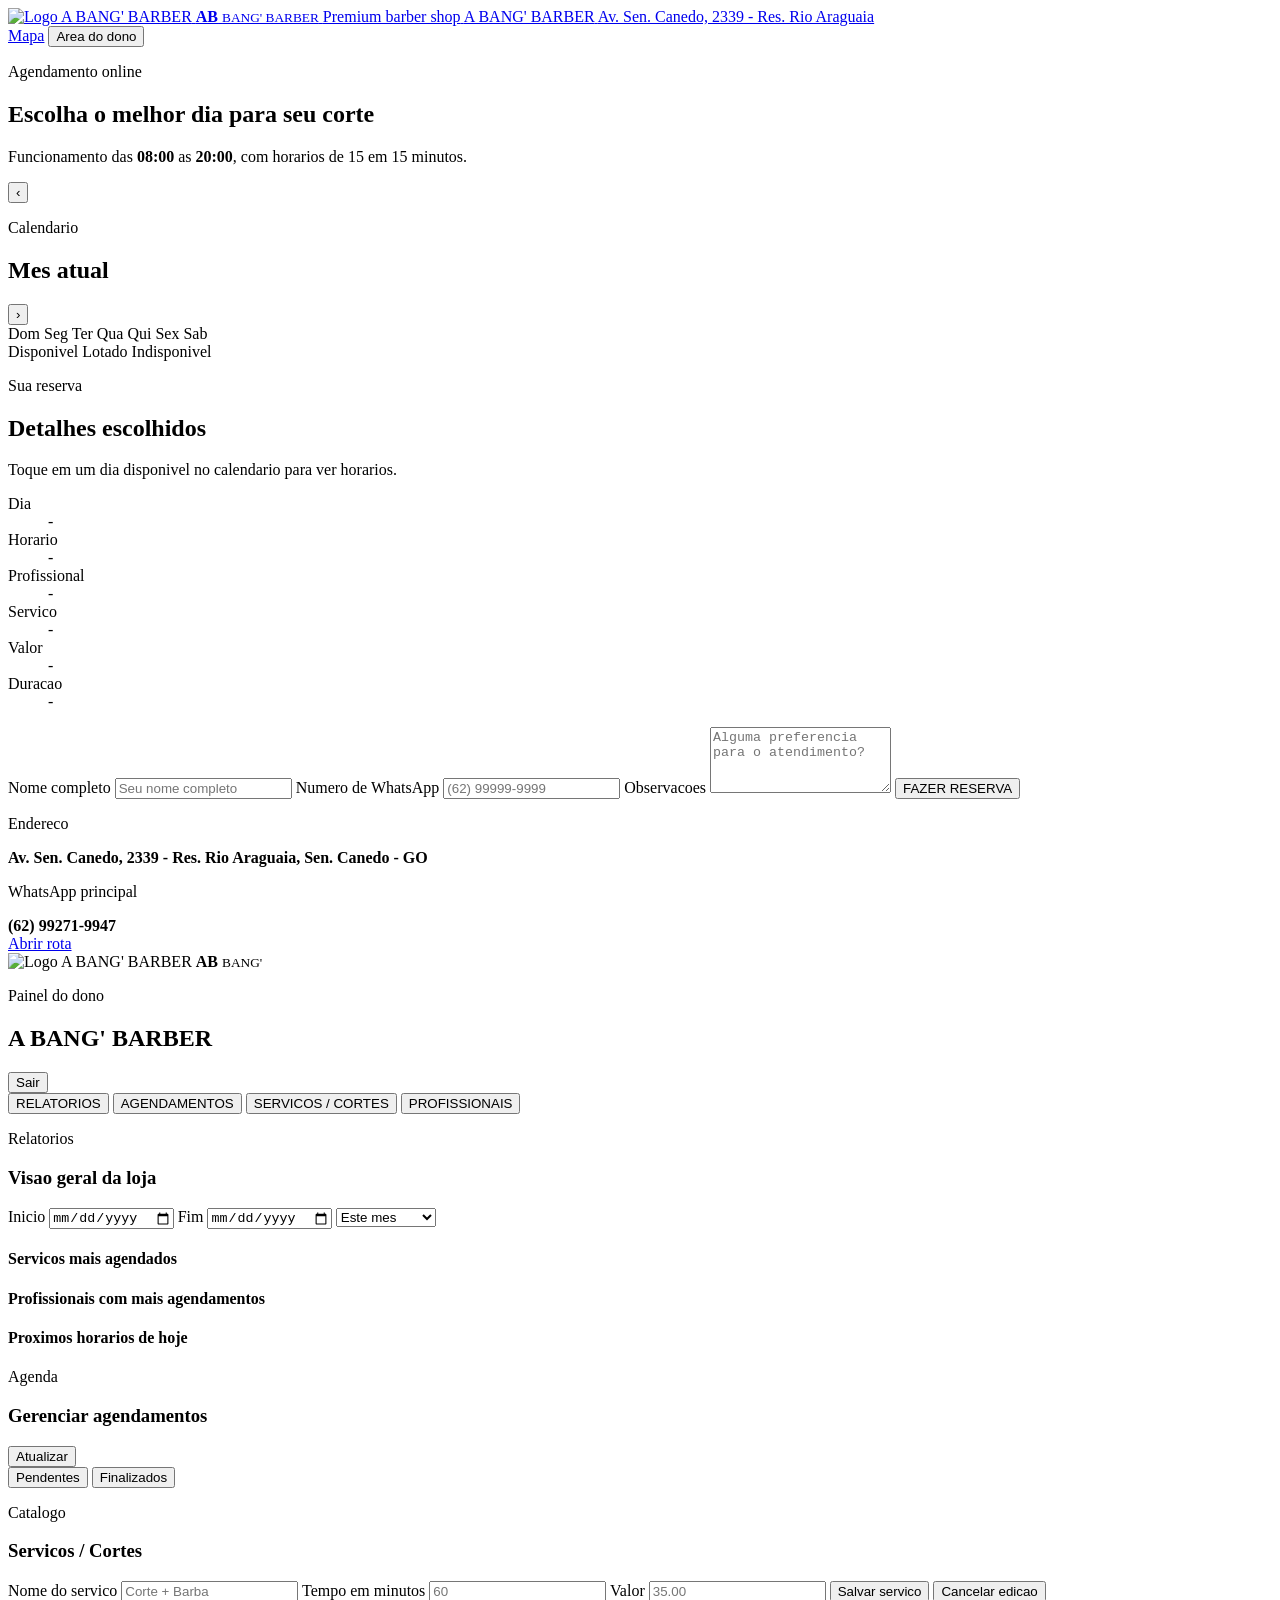
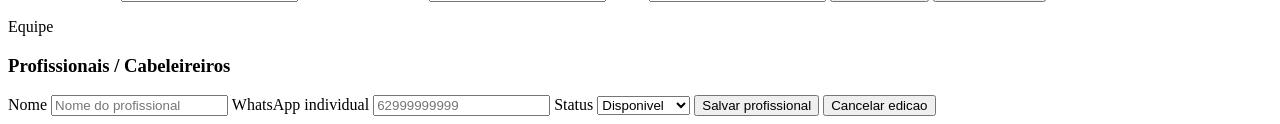
==== index.html @ 02856314 "Add files via upload" ====
<!DOCTYPE html>
<html lang="pt-BR">
  <head>
    <meta charset="UTF-8" />
    <meta name="viewport" content="width=device-width, initial-scale=1.0" />
    <title>A BANG' BARBER | Agendamentos</title>
    <meta
      name="description"
      content="Agende seu horario na A BANG' BARBER em Sen. Canedo - GO."
    />
    <link rel="stylesheet" href="style.css" />
  </head>
  <body>
    <div class="app-shell">
      <header class="topbar">
        <a class="brand" href="#cliente" aria-label="A BANG' BARBER">
          <span class="logo-frame">
            <img
              class="logo-img"
              src="logo.png"
              alt="Logo A BANG' BARBER"
              data-logo-img
            />
            <span class="logo-fallback" data-logo-fallback>
              <strong>AB</strong>
              <small>BANG' BARBER</small>
            </span>
          </span>
          <span class="brand-copy">
            <span class="brand-kicker">Premium barber shop</span>
            <span class="brand-name">A BANG' BARBER</span>
            <span class="brand-address"
              >Av. Sen. Canedo, 2339 - Res. Rio Araguaia</span
            >
          </span>
        </a>

        <nav class="top-actions" aria-label="Atalhos principais">
          <a
            class="ghost-link"
            href="https://maps.app.goo.gl/sZcurn4C1Aouc3396"
            target="_blank"
            rel="noreferrer"
            >Mapa</a
          >
          <button class="admin-entry" type="button" id="openLoginBtn">
            Area do dono
          </button>
        </nav>
      </header>

      <main id="cliente" class="client-view">
        <section class="calendar-section" aria-labelledby="calendarTitle">
          <div class="section-heading">
            <div>
              <p class="eyebrow">Agendamento online</p>
              <h1 id="calendarTitle">Escolha o melhor dia para seu corte</h1>
            </div>
            <p>
              Funcionamento das <strong>08:00</strong> as
              <strong>20:00</strong>, com horarios de 15 em 15 minutos.
            </p>
          </div>

          <div class="booking-grid">
            <section class="calendar-card" aria-label="Calendario mensal">
              <div class="calendar-toolbar">
                <button
                  class="icon-button"
                  type="button"
                  id="prevMonthBtn"
                  aria-label="Mes anterior"
                  title="Mes anterior"
                >
                  ‹
                </button>
                <div>
                  <p class="micro-label">Calendario</p>
                  <h2 id="monthLabel">Mes atual</h2>
                </div>
                <button
                  class="icon-button"
                  type="button"
                  id="nextMonthBtn"
                  aria-label="Proximo mes"
                  title="Proximo mes"
                >
                  ›
                </button>
              </div>

              <div class="weekdays" aria-hidden="true">
                <span>Dom</span>
                <span>Seg</span>
                <span>Ter</span>
                <span>Qua</span>
                <span>Qui</span>
                <span>Sex</span>
                <span>Sab</span>
              </div>

              <div class="calendar-grid" id="calendarGrid"></div>

              <div class="calendar-legend" aria-label="Legenda do calendario">
                <span><i class="legend-dot available"></i> Disponivel</span>
                <span><i class="legend-dot full"></i> Lotado</span>
                <span><i class="legend-dot past"></i> Indisponivel</span>
              </div>
            </section>

            <aside class="booking-panel" aria-label="Resumo da reserva">
              <div class="panel-header">
                <p class="eyebrow">Sua reserva</p>
                <h2>Detalhes escolhidos</h2>
              </div>

              <div class="selection-empty" id="selectionEmpty">
                <span class="blade-mark" aria-hidden="true"></span>
                <p>Toque em um dia disponivel no calendario para ver horarios.</p>
              </div>

              <div class="selection-summary hidden" id="selectionSummary">
                <dl>
                  <div>
                    <dt>Dia</dt>
                    <dd id="summaryDate">-</dd>
                  </div>
                  <div>
                    <dt>Horario</dt>
                    <dd id="summaryTime">-</dd>
                  </div>
                  <div>
                    <dt>Profissional</dt>
                    <dd id="summaryProfessional">-</dd>
                  </div>
                  <div>
                    <dt>Servico</dt>
                    <dd id="summaryService">-</dd>
                  </div>
                  <div>
                    <dt>Valor</dt>
                    <dd id="summaryPrice">-</dd>
                  </div>
                  <div>
                    <dt>Duracao</dt>
                    <dd id="summaryDuration">-</dd>
                  </div>
                </dl>
              </div>

              <form class="client-form" id="clientForm">
                <label>
                  Nome completo
                  <input
                    type="text"
                    id="clientName"
                    autocomplete="name"
                    placeholder="Seu nome completo"
                    required
                  />
                </label>
                <label>
                  Numero de WhatsApp
                  <input
                    type="tel"
                    id="clientPhone"
                    autocomplete="tel"
                    placeholder="(62) 99999-9999"
                    required
                  />
                </label>
                <label>
                  Observacoes
                  <textarea
                    id="clientNotes"
                    rows="4"
                    placeholder="Alguma preferencia para o atendimento?"
                  ></textarea>
                </label>

                <button class="primary-button barber-button" type="submit">
                  FAZER RESERVA
                </button>
              </form>
            </aside>
          </div>
        </section>

        <section class="client-info-band" aria-label="Informacoes da barbearia">
          <div>
            <p class="micro-label">Endereco</p>
            <strong
              >Av. Sen. Canedo, 2339 - Res. Rio Araguaia, Sen. Canedo -
              GO</strong
            >
          </div>
          <div>
            <p class="micro-label">WhatsApp principal</p>
            <strong>(62) 99271-9947</strong>
          </div>
          <a
            class="outline-button"
            href="https://maps.app.goo.gl/sZcurn4C1Aouc3396"
            target="_blank"
            rel="noreferrer"
            >Abrir rota</a
          >
        </section>
      </main>

      <section class="admin-panel hidden" id="adminPanel" aria-label="Painel administrativo">
        <div class="admin-hero">
          <div class="admin-brand">
            <span class="logo-frame small">
              <img
                class="logo-img"
                src="logo.png"
                alt="Logo A BANG' BARBER"
                data-logo-img
              />
              <span class="logo-fallback" data-logo-fallback>
                <strong>AB</strong>
                <small>BANG'</small>
              </span>
            </span>
            <div>
              <p class="eyebrow">Painel do dono</p>
              <h2>A BANG' BARBER</h2>
            </div>
          </div>
          <button class="ghost-button" type="button" id="logoutBtn">Sair</button>
        </div>

        <div class="admin-tabs" role="tablist" aria-label="Abas administrativas">
          <button class="tab-button active" type="button" data-admin-tab="reports">
            RELATORIOS
          </button>
          <button class="tab-button" type="button" data-admin-tab="appointments">
            AGENDAMENTOS
          </button>
          <button class="tab-button" type="button" data-admin-tab="services">
            SERVICOS / CORTES
          </button>
          <button class="tab-button" type="button" data-admin-tab="professionals">
            PROFISSIONAIS
          </button>
        </div>

        <div class="admin-content">
          <section class="admin-section active" id="admin-reports">
            <div class="admin-section-heading">
              <div>
                <p class="eyebrow">Relatorios</p>
                <h3>Visao geral da loja</h3>
              </div>
              <div class="filters">
                <label>
                  Inicio
                  <input type="date" id="reportStart" />
                </label>
                <label>
                  Fim
                  <input type="date" id="reportEnd" />
                </label>
                <select id="reportPeriod" aria-label="Periodo do relatorio">
                  <option value="today">Hoje</option>
                  <option value="week">Esta semana</option>
                  <option value="month" selected>Este mes</option>
                  <option value="all">Tudo</option>
                </select>
              </div>
            </div>

            <div class="metrics-grid" id="metricsGrid"></div>

            <div class="report-columns">
              <article class="admin-card">
                <h4>Servicos mais agendados</h4>
                <div id="topServices" class="rank-list"></div>
              </article>
              <article class="admin-card">
                <h4>Profissionais com mais agendamentos</h4>
                <div id="topProfessionals" class="rank-list"></div>
              </article>
              <article class="admin-card">
                <h4>Proximos horarios de hoje</h4>
                <div id="todayQueue" class="compact-list"></div>
              </article>
            </div>
          </section>

          <section class="admin-section" id="admin-appointments">
            <div class="admin-section-heading">
              <div>
                <p class="eyebrow">Agenda</p>
                <h3>Gerenciar agendamentos</h3>
              </div>
              <button class="outline-button" type="button" id="refreshAdminBtn">
                Atualizar
              </button>
            </div>

            <div class="subtabs" role="tablist" aria-label="Status dos agendamentos">
              <button class="subtab-button active" type="button" data-appointment-tab="pending">
                Pendentes
              </button>
              <button class="subtab-button" type="button" data-appointment-tab="finalized">
                Finalizados
              </button>
            </div>

            <div class="appointments-list" id="appointmentsList"></div>
          </section>

          <section class="admin-section" id="admin-services">
            <div class="admin-section-heading">
              <div>
                <p class="eyebrow">Catalogo</p>
                <h3>Servicos / Cortes</h3>
              </div>
            </div>

            <form class="manager-form" id="serviceForm">
              <input type="hidden" id="serviceId" />
              <label>
                Nome do servico
                <input type="text" id="serviceName" placeholder="Corte + Barba" required />
              </label>
              <label>
                Tempo em minutos
                <input
                  type="number"
                  id="serviceDuration"
                  min="15"
                  step="15"
                  placeholder="60"
                  required
                />
              </label>
              <label>
                Valor
                <input
                  type="number"
                  id="servicePrice"
                  min="0"
                  step="0.01"
                  placeholder="35.00"
                  required
                />
              </label>
              <button class="primary-button" type="submit" id="serviceSubmit">
                Salvar servico
              </button>
              <button class="ghost-button hidden" type="button" id="cancelServiceEdit">
                Cancelar edicao
              </button>
            </form>

            <div class="management-list" id="servicesList"></div>
          </section>

          <section class="admin-section" id="admin-professionals">
            <div class="admin-section-heading">
              <div>
                <p class="eyebrow">Equipe</p>
                <h3>Profissionais / Cabeleireiros</h3>
              </div>
            </div>

            <form class="manager-form" id="professionalForm">
              <input type="hidden" id="professionalId" />
              <label>
                Nome
                <input type="text" id="professionalName" placeholder="Nome do profissional" required />
              </label>
              <label>
                WhatsApp individual
                <input type="tel" id="professionalWhatsapp" placeholder="62999999999" required />
              </label>
              <label>
                Status
                <select id="professionalStatus">
                  <option value="available">Disponivel</option>
                  <option value="unavailable">Indisponivel</option>
                </select>
              </label>
              <button class="primary-button" type="submit" id="professionalSubmit">
                Salvar profissional
              </button>
              <button class="ghost-button hidden" type="button" id="cancelProfessionalEdit">
                Cancelar edicao
              </button>
            </form>

            <div class="management-list" id="professionalsList"></div>
          </section>
        </div>
      </section>
    </div>

    <dialog class="modal" id="scheduleModal">
      <form method="dialog" class="modal-card large-modal">
        <button class="modal-close" type="submit" aria-label="Fechar">×</button>
        <div class="modal-heading">
          <p class="eyebrow">Horarios disponiveis</p>
          <h2 id="scheduleDateTitle">Escolha um horario</h2>
        </div>

        <div class="scheduler-controls">
          <label class="highlight-field">
            Profissional / cabeleireiro
            <select id="professionalSelect"></select>
          </label>
          <label>
            Servico
            <select id="serviceSelect"></select>
          </label>
        </div>

        <div class="slots-toolbar">
          <span id="slotsInfo">Selecione um profissional e um servico.</span>
          <span class="slot-pill">Blocos de 15 min</span>
        </div>

        <div class="time-slots" id="timeSlots"></div>

        <div class="modal-actions">
          <button class="ghost-button" type="button" id="cancelScheduleBtn">
            Cancelar
          </button>
          <button class="primary-button" type="button" id="confirmSlotBtn" disabled>
            Usar este horario
          </button>
        </div>
      </form>
    </dialog>

    <dialog class="modal" id="successModal">
      <div class="modal-card success-card">
        <button class="modal-close" type="button" id="closeSuccessBtn" aria-label="Fechar">
          ×
        </button>
        <div class="success-icon" aria-hidden="true">✓</div>
        <h2>Reserva feita com sucesso!</h2>
        <div class="success-summary" id="successSummary"></div>
        <button class="whatsapp-button" type="button" id="sendWhatsappBtn">
          <span class="whatsapp-mark" aria-hidden="true">WA</span>
          Enviar para o WhatsApp do profissional
        </button>
      </div>
    </dialog>

    <dialog class="modal" id="loginModal">
      <form class="modal-card login-card" id="loginForm">
        <button class="modal-close" type="button" id="closeLoginBtn" aria-label="Fechar">
          ×
        </button>
        <span class="logo-frame centered">
          <img class="logo-img" src="logo.png" alt="Logo A BANG' BARBER" data-logo-img />
          <span class="logo-fallback" data-logo-fallback>
            <strong>AB</strong>
            <small>BANG'</small>
          </span>
        </span>
        <div class="modal-heading centered-text">
          <p class="eyebrow">Login administrativo</p>
          <h2>Acesso do dono</h2>
        </div>
        <label>
          Usuario
          <input type="text" id="adminUser" autocomplete="username" required />
        </label>
        <label>
          Senha
          <input
            type="password"
            id="adminPassword"
            autocomplete="current-password"
            required
          />
        </label>
        <p class="form-error" id="loginError" aria-live="polite"></p>
        <button class="primary-button" type="submit">Entrar no painel</button>
      </form>
    </dialog>

    <dialog class="modal" id="appointmentModal">
      <form class="modal-card large-modal" id="appointmentForm">
        <button class="modal-close" type="button" id="closeAppointmentModal" aria-label="Fechar">
          ×
        </button>
        <div class="modal-heading">
          <p class="eyebrow">Editar agenda</p>
          <h2>Alterar agendamento</h2>
        </div>
        <input type="hidden" id="appointmentId" />
        <div class="edit-grid">
          <label>
            Dia
            <input type="date" id="appointmentDate" required />
          </label>
          <label>
            Horario
            <select id="appointmentTime" required></select>
          </label>
          <label>
            Servico
            <select id="appointmentService" required></select>
          </label>
          <label>
            Profissional
            <select id="appointmentProfessional" required></select>
          </label>
          <label>
            Nome do cliente
            <input type="text" id="appointmentClientName" required />
          </label>
          <label>
            Telefone
            <input type="tel" id="appointmentClientPhone" required />
          </label>
        </div>
        <label>
          Observacoes
          <textarea id="appointmentNotes" rows="4"></textarea>
        </label>
        <p class="form-error" id="appointmentError" aria-live="polite"></p>
        <div class="modal-actions">
          <button class="ghost-button" type="button" id="cancelAppointmentEdit">
            Cancelar
          </button>
          <button class="primary-button" type="submit">Salvar alteracoes</button>
        </div>
      </form>
    </dialog>

    <div class="toast" id="toast" role="status" aria-live="polite"></div>

    <script src="app.js"></script>
  </body>
</html>
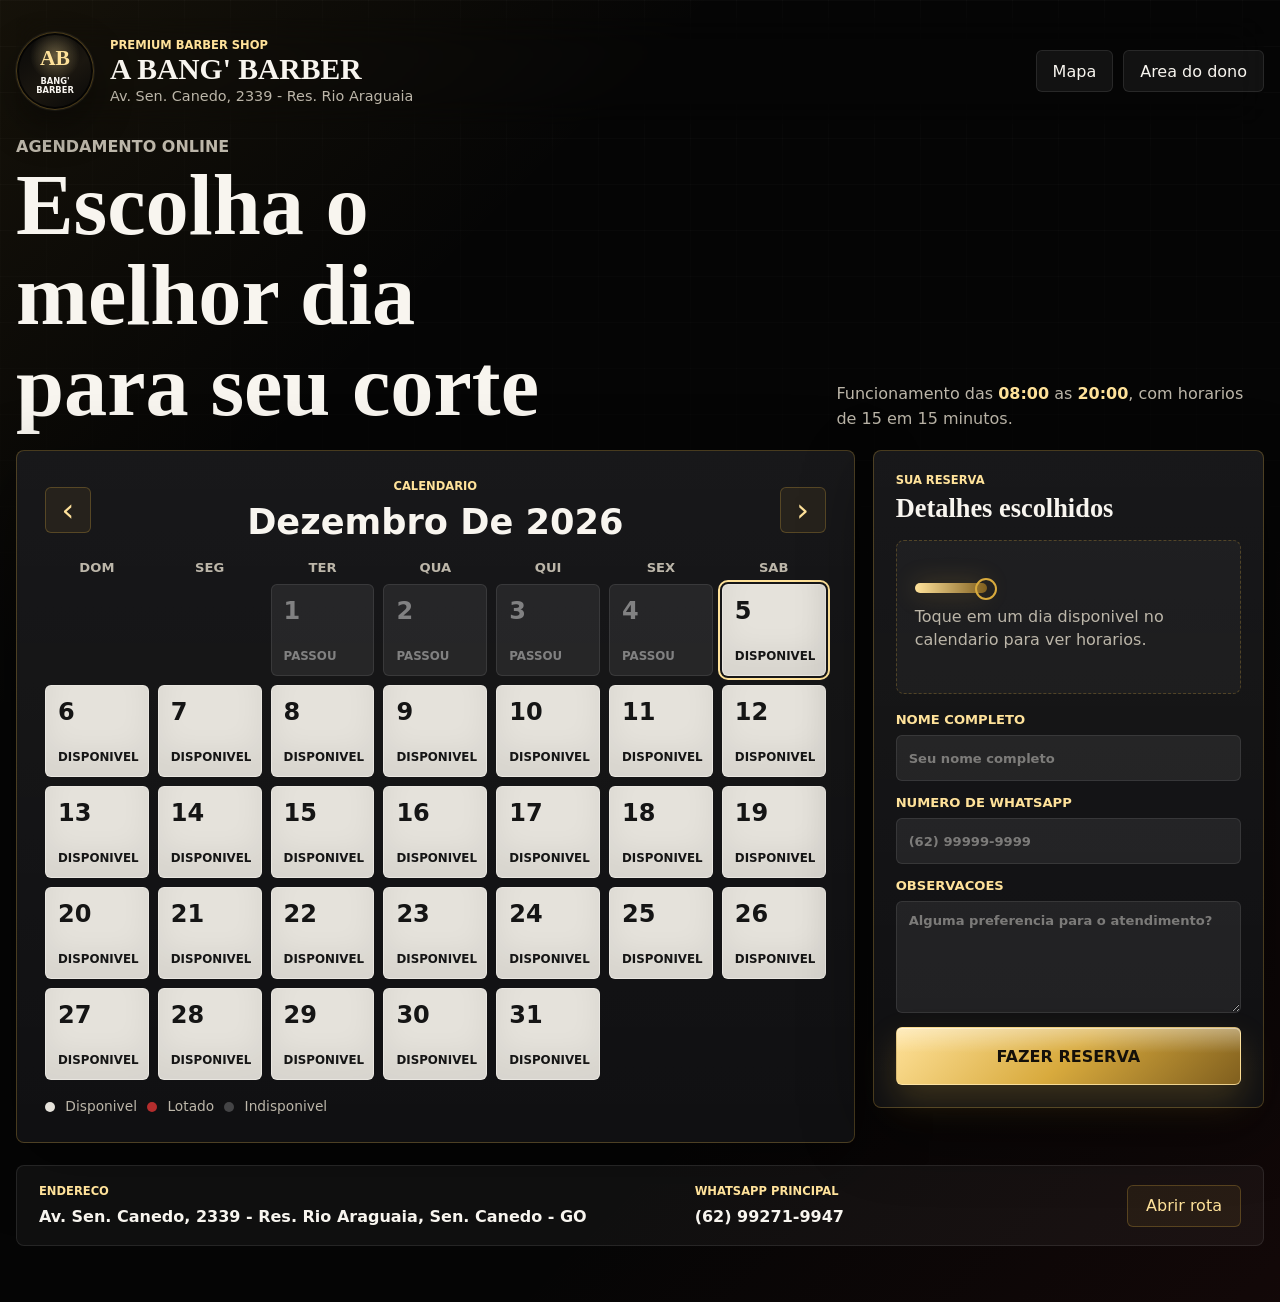
==== commit 8b36f2ff: "Add files via upload" ====
--- a/index.html
+++ b/index.html
@@ -10,7 +10,7 @@
     />
     <link rel="stylesheet" href="style.css" />
   </head>
-  <body>
+  <body data-page="client">
     <div class="app-shell">
       <header class="topbar">
         <a class="brand" href="#cliente" aria-label="A BANG' BARBER">
@@ -43,9 +43,9 @@
             rel="noreferrer"
             >Mapa</a
           >
-          <button class="admin-entry" type="button" id="openLoginBtn">
+          <a class="admin-entry" href="admin.html" target="_blank" rel="noreferrer">
             Area do dono
-          </button>
+          </a>
         </nav>
       </header>
 
@@ -207,195 +207,6 @@
           >
         </section>
       </main>
-
-      <section class="admin-panel hidden" id="adminPanel" aria-label="Painel administrativo">
-        <div class="admin-hero">
-          <div class="admin-brand">
-            <span class="logo-frame small">
-              <img
-                class="logo-img"
-                src="logo.png"
-                alt="Logo A BANG' BARBER"
-                data-logo-img
-              />
-              <span class="logo-fallback" data-logo-fallback>
-                <strong>AB</strong>
-                <small>BANG'</small>
-              </span>
-            </span>
-            <div>
-              <p class="eyebrow">Painel do dono</p>
-              <h2>A BANG' BARBER</h2>
-            </div>
-          </div>
-          <button class="ghost-button" type="button" id="logoutBtn">Sair</button>
-        </div>
-
-        <div class="admin-tabs" role="tablist" aria-label="Abas administrativas">
-          <button class="tab-button active" type="button" data-admin-tab="reports">
-            RELATORIOS
-          </button>
-          <button class="tab-button" type="button" data-admin-tab="appointments">
-            AGENDAMENTOS
-          </button>
-          <button class="tab-button" type="button" data-admin-tab="services">
-            SERVICOS / CORTES
-          </button>
-          <button class="tab-button" type="button" data-admin-tab="professionals">
-            PROFISSIONAIS
-          </button>
-        </div>
-
-        <div class="admin-content">
-          <section class="admin-section active" id="admin-reports">
-            <div class="admin-section-heading">
-              <div>
-                <p class="eyebrow">Relatorios</p>
-                <h3>Visao geral da loja</h3>
-              </div>
-              <div class="filters">
-                <label>
-                  Inicio
-                  <input type="date" id="reportStart" />
-                </label>
-                <label>
-                  Fim
-                  <input type="date" id="reportEnd" />
-                </label>
-                <select id="reportPeriod" aria-label="Periodo do relatorio">
-                  <option value="today">Hoje</option>
-                  <option value="week">Esta semana</option>
-                  <option value="month" selected>Este mes</option>
-                  <option value="all">Tudo</option>
-                </select>
-              </div>
-            </div>
-
-            <div class="metrics-grid" id="metricsGrid"></div>
-
-            <div class="report-columns">
-              <article class="admin-card">
-                <h4>Servicos mais agendados</h4>
-                <div id="topServices" class="rank-list"></div>
-              </article>
-              <article class="admin-card">
-                <h4>Profissionais com mais agendamentos</h4>
-                <div id="topProfessionals" class="rank-list"></div>
-              </article>
-              <article class="admin-card">
-                <h4>Proximos horarios de hoje</h4>
-                <div id="todayQueue" class="compact-list"></div>
-              </article>
-            </div>
-          </section>
-
-          <section class="admin-section" id="admin-appointments">
-            <div class="admin-section-heading">
-              <div>
-                <p class="eyebrow">Agenda</p>
-                <h3>Gerenciar agendamentos</h3>
-              </div>
-              <button class="outline-button" type="button" id="refreshAdminBtn">
-                Atualizar
-              </button>
-            </div>
-
-            <div class="subtabs" role="tablist" aria-label="Status dos agendamentos">
-              <button class="subtab-button active" type="button" data-appointment-tab="pending">
-                Pendentes
-              </button>
-              <button class="subtab-button" type="button" data-appointment-tab="finalized">
-                Finalizados
-              </button>
-            </div>
-
-            <div class="appointments-list" id="appointmentsList"></div>
-          </section>
-
-          <section class="admin-section" id="admin-services">
-            <div class="admin-section-heading">
-              <div>
-                <p class="eyebrow">Catalogo</p>
-                <h3>Servicos / Cortes</h3>
-              </div>
-            </div>
-
-            <form class="manager-form" id="serviceForm">
-              <input type="hidden" id="serviceId" />
-              <label>
-                Nome do servico
-                <input type="text" id="serviceName" placeholder="Corte + Barba" required />
-              </label>
-              <label>
-                Tempo em minutos
-                <input
-                  type="number"
-                  id="serviceDuration"
-                  min="15"
-                  step="15"
-                  placeholder="60"
-                  required
-                />
-              </label>
-              <label>
-                Valor
-                <input
-                  type="number"
-                  id="servicePrice"
-                  min="0"
-                  step="0.01"
-                  placeholder="35.00"
-                  required
-                />
-              </label>
-              <button class="primary-button" type="submit" id="serviceSubmit">
-                Salvar servico
-              </button>
-              <button class="ghost-button hidden" type="button" id="cancelServiceEdit">
-                Cancelar edicao
-              </button>
-            </form>
-
-            <div class="management-list" id="servicesList"></div>
-          </section>
-
-          <section class="admin-section" id="admin-professionals">
-            <div class="admin-section-heading">
-              <div>
-                <p class="eyebrow">Equipe</p>
-                <h3>Profissionais / Cabeleireiros</h3>
-              </div>
-            </div>
-
-            <form class="manager-form" id="professionalForm">
-              <input type="hidden" id="professionalId" />
-              <label>
-                Nome
-                <input type="text" id="professionalName" placeholder="Nome do profissional" required />
-              </label>
-              <label>
-                WhatsApp individual
-                <input type="tel" id="professionalWhatsapp" placeholder="62999999999" required />
-              </label>
-              <label>
-                Status
-                <select id="professionalStatus">
-                  <option value="available">Disponivel</option>
-                  <option value="unavailable">Indisponivel</option>
-                </select>
-              </label>
-              <button class="primary-button" type="submit" id="professionalSubmit">
-                Salvar profissional
-              </button>
-              <button class="ghost-button hidden" type="button" id="cancelProfessionalEdit">
-                Cancelar edicao
-              </button>
-            </form>
-
-            <div class="management-list" id="professionalsList"></div>
-          </section>
-        </div>
-      </section>
     </div>
 
     <dialog class="modal" id="scheduleModal">
@@ -449,91 +260,6 @@
         </button>
       </div>
     </dialog>
-
-    <dialog class="modal" id="loginModal">
-      <form class="modal-card login-card" id="loginForm">
-        <button class="modal-close" type="button" id="closeLoginBtn" aria-label="Fechar">
-          ×
-        </button>
-        <span class="logo-frame centered">
-          <img class="logo-img" src="logo.png" alt="Logo A BANG' BARBER" data-logo-img />
-          <span class="logo-fallback" data-logo-fallback>
-            <strong>AB</strong>
-            <small>BANG'</small>
-          </span>
-        </span>
-        <div class="modal-heading centered-text">
-          <p class="eyebrow">Login administrativo</p>
-          <h2>Acesso do dono</h2>
-        </div>
-        <label>
-          Usuario
-          <input type="text" id="adminUser" autocomplete="username" required />
-        </label>
-        <label>
-          Senha
-          <input
-            type="password"
-            id="adminPassword"
-            autocomplete="current-password"
-            required
-          />
-        </label>
-        <p class="form-error" id="loginError" aria-live="polite"></p>
-        <button class="primary-button" type="submit">Entrar no painel</button>
-      </form>
-    </dialog>
-
-    <dialog class="modal" id="appointmentModal">
-      <form class="modal-card large-modal" id="appointmentForm">
-        <button class="modal-close" type="button" id="closeAppointmentModal" aria-label="Fechar">
-          ×
-        </button>
-        <div class="modal-heading">
-          <p class="eyebrow">Editar agenda</p>
-          <h2>Alterar agendamento</h2>
-        </div>
-        <input type="hidden" id="appointmentId" />
-        <div class="edit-grid">
-          <label>
-            Dia
-            <input type="date" id="appointmentDate" required />
-          </label>
-          <label>
-            Horario
-            <select id="appointmentTime" required></select>
-          </label>
-          <label>
-            Servico
-            <select id="appointmentService" required></select>
-          </label>
-          <label>
-            Profissional
-            <select id="appointmentProfessional" required></select>
-          </label>
-          <label>
-            Nome do cliente
-            <input type="text" id="appointmentClientName" required />
-          </label>
-          <label>
-            Telefone
-            <input type="tel" id="appointmentClientPhone" required />
-          </label>
-        </div>
-        <label>
-          Observacoes
-          <textarea id="appointmentNotes" rows="4"></textarea>
-        </label>
-        <p class="form-error" id="appointmentError" aria-live="polite"></p>
-        <div class="modal-actions">
-          <button class="ghost-button" type="button" id="cancelAppointmentEdit">
-            Cancelar
-          </button>
-          <button class="primary-button" type="submit">Salvar alteracoes</button>
-        </div>
-      </form>
-    </dialog>
-
     <div class="toast" id="toast" role="status" aria-live="polite"></div>
 
     <script src="app.js"></script>
--- a/style.css
+++ b/style.css
@@ -0,0 +1,1675 @@
+:root {
+  --black: #050505;
+  --black-soft: #0c0c0e;
+  --panel: #121214;
+  --panel-strong: #171719;
+  --gold: #d8aa3d;
+  --gold-light: #ffe29a;
+  --gold-dark: #805f1e;
+  --white: #f8f5ef;
+  --muted: #bcb6a9;
+  --muted-2: #81796b;
+  --line: rgba(216, 170, 61, 0.28);
+  --line-soft: rgba(255, 255, 255, 0.09);
+  --danger: #b42d2d;
+  --danger-soft: rgba(180, 45, 45, 0.2);
+  --success: #27b36a;
+  --success-soft: rgba(39, 179, 106, 0.16);
+  --available: #e5e2db;
+  --shadow: 0 22px 70px rgba(0, 0, 0, 0.46);
+  --radius: 8px;
+  --radius-sm: 6px;
+  --ease: 180ms ease;
+}
+
+* {
+  box-sizing: border-box;
+}
+
+html {
+  scroll-behavior: smooth;
+}
+
+body {
+  margin: 0;
+  min-height: 100vh;
+  color: var(--white);
+  background:
+    linear-gradient(135deg, rgba(216, 170, 61, 0.08), transparent 28%),
+    linear-gradient(315deg, rgba(180, 45, 45, 0.08), transparent 30%),
+    var(--black);
+  font-family:
+    Inter, ui-sans-serif, system-ui, -apple-system, BlinkMacSystemFont, "Segoe UI",
+    sans-serif;
+  letter-spacing: 0;
+}
+
+body::before {
+  position: fixed;
+  inset: 0;
+  z-index: -1;
+  content: "";
+  pointer-events: none;
+  background-image:
+    linear-gradient(rgba(255, 255, 255, 0.035) 1px, transparent 1px),
+    linear-gradient(90deg, rgba(255, 255, 255, 0.025) 1px, transparent 1px);
+  background-size: 46px 46px;
+  mask-image: linear-gradient(to bottom, rgba(0, 0, 0, 0.72), transparent 84%);
+}
+
+button,
+input,
+select,
+textarea {
+  font: inherit;
+}
+
+button,
+a {
+  -webkit-tap-highlight-color: transparent;
+}
+
+button {
+  cursor: pointer;
+}
+
+button:disabled {
+  cursor: not-allowed;
+}
+
+a {
+  color: inherit;
+  text-decoration: none;
+}
+
+img {
+  display: block;
+  max-width: 100%;
+}
+
+.hidden {
+  display: none !important;
+}
+
+.app-shell {
+  width: min(1480px, calc(100% - 32px));
+  margin: 0 auto;
+  padding: 18px 0 56px;
+}
+
+.admin-shell {
+  width: min(1320px, calc(100% - 32px));
+}
+
+.topbar {
+  position: sticky;
+  top: 0;
+  z-index: 10;
+  display: flex;
+  align-items: center;
+  justify-content: space-between;
+  gap: 20px;
+  min-height: 92px;
+  padding: 14px 0;
+  backdrop-filter: blur(18px);
+}
+
+.brand,
+.admin-brand {
+  display: flex;
+  align-items: center;
+  gap: 16px;
+  min-width: 0;
+}
+
+.brand-copy {
+  display: grid;
+  gap: 3px;
+  min-width: 0;
+}
+
+.brand-kicker,
+.eyebrow,
+.micro-label {
+  color: var(--gold-light);
+  font-size: 0.72rem;
+  font-weight: 800;
+  text-transform: uppercase;
+  letter-spacing: 0;
+}
+
+.brand-name {
+  color: var(--white);
+  font-family: Georgia, "Times New Roman", serif;
+  font-size: clamp(1.15rem, 3vw, 1.85rem);
+  font-weight: 800;
+  line-height: 1;
+}
+
+.brand-address {
+  overflow: hidden;
+  max-width: 46ch;
+  color: var(--muted);
+  font-size: 0.9rem;
+  text-overflow: ellipsis;
+  white-space: nowrap;
+}
+
+.logo-frame {
+  position: relative;
+  display: grid;
+  width: 78px;
+  height: 78px;
+  flex: 0 0 auto;
+  place-items: center;
+  overflow: hidden;
+  border: 1px solid var(--line);
+  border-radius: 50%;
+  background:
+    radial-gradient(circle at 50% 30%, rgba(255, 226, 154, 0.34), transparent 38%),
+    linear-gradient(145deg, #070707, #1b1710 58%, #070707);
+  box-shadow:
+    inset 0 0 0 2px rgba(0, 0, 0, 0.72),
+    0 0 0 1px rgba(255, 255, 255, 0.06),
+    0 18px 38px rgba(0, 0, 0, 0.36);
+}
+
+.logo-frame.small {
+  width: 58px;
+  height: 58px;
+}
+
+.logo-frame.centered {
+  margin: 0 auto;
+}
+
+.logo-img {
+  position: absolute;
+  inset: 0;
+  width: 100%;
+  height: 100%;
+  object-fit: contain;
+  padding: 9px;
+}
+
+.logo-frame.logo-missing .logo-img {
+  display: none;
+}
+
+.logo-fallback {
+  display: grid;
+  gap: 2px;
+  place-items: center;
+  width: 100%;
+  height: 100%;
+  padding: 12px;
+  color: var(--gold-light);
+  text-align: center;
+}
+
+.logo-fallback strong {
+  font-family: Georgia, "Times New Roman", serif;
+  font-size: 1.35rem;
+  line-height: 1;
+}
+
+.logo-fallback small {
+  color: var(--white);
+  font-size: 0.52rem;
+  font-weight: 800;
+  line-height: 1.05;
+}
+
+.logo-frame:not(.logo-missing) .logo-fallback {
+  opacity: 0;
+}
+
+.top-actions,
+.modal-actions,
+.filters,
+.slots-toolbar,
+.calendar-legend,
+.subtabs,
+.admin-tabs {
+  display: flex;
+  align-items: center;
+  gap: 10px;
+}
+
+.top-actions {
+  flex-wrap: wrap;
+  justify-content: flex-end;
+}
+
+.ghost-link,
+.admin-entry,
+.ghost-button,
+.outline-button,
+.primary-button,
+.icon-button,
+.tab-button,
+.subtab-button,
+.whatsapp-button {
+  min-height: 42px;
+  border: 1px solid transparent;
+  border-radius: var(--radius-sm);
+  transition:
+    transform var(--ease),
+    border-color var(--ease),
+    background var(--ease),
+    color var(--ease),
+    box-shadow var(--ease);
+}
+
+.ghost-link,
+.admin-entry,
+.ghost-button {
+  display: inline-flex;
+  align-items: center;
+  justify-content: center;
+  padding: 0 16px;
+  color: var(--white);
+  background: rgba(255, 255, 255, 0.055);
+  border-color: var(--line-soft);
+}
+
+.ghost-link:hover,
+.admin-entry:hover,
+.ghost-button:hover {
+  color: var(--gold-light);
+  border-color: var(--line);
+  transform: translateY(-1px);
+}
+
+.outline-button {
+  display: inline-flex;
+  align-items: center;
+  justify-content: center;
+  padding: 0 18px;
+  color: var(--gold-light);
+  background: rgba(216, 170, 61, 0.07);
+  border-color: var(--line);
+}
+
+.outline-button:hover {
+  background: rgba(216, 170, 61, 0.14);
+  box-shadow: 0 14px 32px rgba(216, 170, 61, 0.14);
+  transform: translateY(-1px);
+}
+
+.primary-button,
+.whatsapp-button {
+  display: inline-flex;
+  align-items: center;
+  justify-content: center;
+  gap: 10px;
+  padding: 0 22px;
+  color: #14100a;
+  font-weight: 900;
+  background:
+    linear-gradient(180deg, rgba(255, 255, 255, 0.38), transparent 45%),
+    linear-gradient(135deg, var(--gold-light), var(--gold), var(--gold-dark));
+  border-color: rgba(255, 226, 154, 0.68);
+  box-shadow:
+    0 16px 34px rgba(216, 170, 61, 0.22),
+    inset 0 1px 0 rgba(255, 255, 255, 0.42);
+}
+
+.primary-button:hover,
+.whatsapp-button:hover {
+  transform: translateY(-2px);
+  box-shadow:
+    0 22px 44px rgba(216, 170, 61, 0.3),
+    inset 0 1px 0 rgba(255, 255, 255, 0.5);
+}
+
+.primary-button:disabled {
+  color: var(--muted-2);
+  background: rgba(255, 255, 255, 0.08);
+  border-color: var(--line-soft);
+  box-shadow: none;
+  transform: none;
+}
+
+.barber-button {
+  position: relative;
+  width: 100%;
+  min-height: 58px;
+  overflow: hidden;
+  font-size: 1rem;
+}
+
+.barber-button::after {
+  position: absolute;
+  inset: 0;
+  content: "";
+  background: linear-gradient(
+    110deg,
+    transparent 0%,
+    transparent 36%,
+    rgba(255, 255, 255, 0.28) 50%,
+    transparent 64%,
+    transparent 100%
+  );
+  transform: translateX(-120%);
+  animation: shine 3.8s ease-in-out infinite;
+}
+
+@keyframes shine {
+  0%,
+  40% {
+    transform: translateX(-120%);
+  }
+  75%,
+  100% {
+    transform: translateX(120%);
+  }
+}
+
+.client-view {
+  display: grid;
+  gap: 22px;
+}
+
+.calendar-section {
+  display: grid;
+  gap: 18px;
+  padding-top: 10px;
+}
+
+.section-heading,
+.admin-section-heading {
+  display: flex;
+  align-items: end;
+  justify-content: space-between;
+  gap: 24px;
+}
+
+.section-heading h1,
+.admin-section-heading h3,
+.panel-header h2,
+.modal-heading h2,
+.admin-hero h2 {
+  margin: 0;
+  font-family: Georgia, "Times New Roman", serif;
+  line-height: 1.05;
+}
+
+.section-heading h1 {
+  max-width: 13ch;
+  font-size: clamp(2.2rem, 8vw, 5.4rem);
+}
+
+.section-heading p {
+  max-width: 42ch;
+  margin: 0;
+  color: var(--muted);
+  font-size: 1rem;
+  line-height: 1.6;
+}
+
+.section-heading strong {
+  color: var(--gold-light);
+}
+
+.eyebrow,
+.micro-label {
+  margin: 0 0 8px;
+}
+
+.booking-grid {
+  display: grid;
+  grid-template-columns: minmax(0, 1.5fr) minmax(340px, 0.7fr);
+  gap: 18px;
+  align-items: start;
+}
+
+.calendar-card,
+.booking-panel,
+.admin-card,
+.modal-card {
+  border: 1px solid var(--line);
+  border-radius: var(--radius);
+  background:
+    linear-gradient(180deg, rgba(255, 255, 255, 0.055), rgba(255, 255, 255, 0.02)),
+    rgba(12, 12, 14, 0.94);
+  box-shadow: var(--shadow);
+}
+
+.calendar-card {
+  min-height: 680px;
+  padding: clamp(16px, 3vw, 28px);
+}
+
+.booking-panel {
+  position: sticky;
+  top: 112px;
+  display: grid;
+  gap: 18px;
+  padding: 22px;
+}
+
+.calendar-toolbar {
+  display: grid;
+  grid-template-columns: 46px 1fr 46px;
+  gap: 14px;
+  align-items: center;
+  margin-bottom: 18px;
+}
+
+.calendar-toolbar h2 {
+  margin: 0;
+  color: var(--white);
+  font-size: clamp(1.35rem, 3vw, 2.2rem);
+  text-align: center;
+  text-transform: capitalize;
+}
+
+.calendar-toolbar .micro-label {
+  text-align: center;
+}
+
+.icon-button {
+  display: grid;
+  width: 46px;
+  height: 46px;
+  place-items: center;
+  color: var(--gold-light);
+  font-size: 2rem;
+  line-height: 1;
+  background: rgba(216, 170, 61, 0.08);
+  border-color: var(--line);
+}
+
+.icon-button:hover {
+  background: rgba(216, 170, 61, 0.18);
+  transform: translateY(-1px);
+}
+
+.weekdays,
+.calendar-grid {
+  display: grid;
+  grid-template-columns: repeat(7, minmax(0, 1fr));
+  gap: 9px;
+}
+
+.weekdays {
+  margin-bottom: 9px;
+}
+
+.weekdays span {
+  color: var(--muted);
+  font-size: 0.82rem;
+  font-weight: 800;
+  text-align: center;
+  text-transform: uppercase;
+}
+
+.calendar-day {
+  position: relative;
+  display: grid;
+  min-height: 92px;
+  align-content: space-between;
+  padding: 12px;
+  color: #151515;
+  text-align: left;
+  background: var(--available);
+  border: 1px solid rgba(255, 255, 255, 0.14);
+  border-radius: var(--radius-sm);
+  box-shadow: inset 0 -24px 30px rgba(0, 0, 0, 0.06);
+}
+
+.calendar-day:hover:not(:disabled) {
+  color: #0b0905;
+  background: #f4f0e8;
+  border-color: var(--gold);
+  box-shadow:
+    0 16px 30px rgba(216, 170, 61, 0.18),
+    inset 0 -24px 30px rgba(0, 0, 0, 0.04);
+  transform: translateY(-2px);
+}
+
+.calendar-day:disabled {
+  cursor: not-allowed;
+}
+
+.calendar-day.blank {
+  visibility: hidden;
+  pointer-events: none;
+}
+
+.calendar-day.past {
+  color: rgba(255, 255, 255, 0.42);
+  background: rgba(255, 255, 255, 0.07);
+  border-color: var(--line-soft);
+  box-shadow: none;
+}
+
+.calendar-day.full {
+  color: #fff7f7;
+  background:
+    linear-gradient(180deg, rgba(255, 255, 255, 0.08), transparent),
+    var(--danger);
+  border-color: rgba(255, 168, 168, 0.42);
+}
+
+.calendar-day.today {
+  outline: 2px solid var(--gold-light);
+  outline-offset: 2px;
+}
+
+.day-number {
+  font-size: clamp(1.12rem, 2vw, 1.5rem);
+  font-weight: 900;
+}
+
+.day-status {
+  font-size: 0.74rem;
+  font-weight: 800;
+  text-transform: uppercase;
+}
+
+.calendar-legend {
+  flex-wrap: wrap;
+  margin-top: 18px;
+  color: var(--muted);
+  font-size: 0.86rem;
+}
+
+.legend-dot {
+  display: inline-block;
+  width: 10px;
+  height: 10px;
+  margin-right: 6px;
+  border-radius: 999px;
+  vertical-align: middle;
+}
+
+.legend-dot.available {
+  background: var(--available);
+}
+
+.legend-dot.full {
+  background: var(--danger);
+}
+
+.legend-dot.past {
+  background: rgba(255, 255, 255, 0.22);
+}
+
+.panel-header h2 {
+  font-size: 1.65rem;
+}
+
+.selection-empty {
+  display: grid;
+  gap: 12px;
+  justify-items: start;
+  min-height: 154px;
+  align-content: center;
+  color: var(--muted);
+  border: 1px dashed var(--line);
+  border-radius: var(--radius);
+  padding: 18px;
+  background: rgba(255, 255, 255, 0.035);
+}
+
+.selection-empty p {
+  margin: 0;
+  line-height: 1.45;
+}
+
+.blade-mark {
+  position: relative;
+  display: inline-block;
+  width: 72px;
+  height: 10px;
+  border-radius: 999px;
+  background: linear-gradient(90deg, var(--gold-light), var(--gold-dark));
+  box-shadow: 0 0 24px rgba(216, 170, 61, 0.28);
+}
+
+.blade-mark::after {
+  position: absolute;
+  right: -10px;
+  top: -5px;
+  width: 18px;
+  height: 18px;
+  content: "";
+  border: 2px solid var(--gold);
+  border-radius: 50%;
+}
+
+.selection-summary {
+  border: 1px solid var(--line);
+  border-radius: var(--radius);
+  background: linear-gradient(180deg, rgba(216, 170, 61, 0.08), transparent);
+}
+
+.selection-summary dl {
+  display: grid;
+  gap: 0;
+  margin: 0;
+}
+
+.selection-summary div,
+.metric-row,
+.rank-row,
+.compact-item {
+  display: flex;
+  align-items: center;
+  justify-content: space-between;
+  gap: 12px;
+}
+
+.selection-summary div {
+  padding: 12px 14px;
+  border-bottom: 1px solid var(--line-soft);
+}
+
+.selection-summary div:last-child {
+  border-bottom: 0;
+}
+
+.selection-summary dt {
+  color: var(--muted);
+  font-size: 0.82rem;
+}
+
+.selection-summary dd {
+  margin: 0;
+  color: var(--white);
+  font-weight: 800;
+  text-align: right;
+}
+
+form label {
+  display: grid;
+  gap: 8px;
+  color: var(--gold-light);
+  font-size: 0.82rem;
+  font-weight: 800;
+  text-transform: uppercase;
+}
+
+input,
+select,
+textarea {
+  width: 100%;
+  min-height: 46px;
+  color: var(--white);
+  background: rgba(255, 255, 255, 0.07);
+  border: 1px solid var(--line-soft);
+  border-radius: var(--radius-sm);
+  outline: none;
+  padding: 11px 12px;
+  transition:
+    border-color var(--ease),
+    background var(--ease),
+    box-shadow var(--ease);
+}
+
+textarea {
+  min-height: 112px;
+  resize: vertical;
+}
+
+select {
+  color-scheme: dark;
+}
+
+input:focus,
+select:focus,
+textarea:focus {
+  background: rgba(255, 255, 255, 0.095);
+  border-color: var(--gold);
+  box-shadow: 0 0 0 3px rgba(216, 170, 61, 0.14);
+}
+
+::placeholder {
+  color: rgba(248, 245, 239, 0.42);
+}
+
+.client-form,
+.manager-form {
+  display: grid;
+  gap: 14px;
+}
+
+.client-info-band {
+  display: grid;
+  grid-template-columns: 1fr 0.65fr auto;
+  gap: 18px;
+  align-items: center;
+  padding: 18px 22px;
+  border: 1px solid var(--line-soft);
+  border-radius: var(--radius);
+  background: rgba(255, 255, 255, 0.045);
+}
+
+.client-info-band strong {
+  display: block;
+  line-height: 1.35;
+}
+
+.modal {
+  width: min(940px, calc(100% - 24px));
+  max-width: none;
+  padding: 0;
+  color: var(--white);
+  background: transparent;
+  border: 0;
+}
+
+.modal::backdrop {
+  background: rgba(0, 0, 0, 0.78);
+  backdrop-filter: blur(8px);
+}
+
+.modal-card {
+  position: relative;
+  display: grid;
+  gap: 18px;
+  width: 100%;
+  max-height: calc(100vh - 42px);
+  overflow: auto;
+  padding: clamp(20px, 3vw, 30px);
+}
+
+.large-modal {
+  min-height: min(720px, calc(100vh - 42px));
+}
+
+.modal-close {
+  position: absolute;
+  top: 14px;
+  right: 14px;
+  display: grid;
+  width: 38px;
+  height: 38px;
+  place-items: center;
+  color: var(--muted);
+  font-size: 1.6rem;
+  line-height: 1;
+  background: rgba(255, 255, 255, 0.065);
+  border: 1px solid var(--line-soft);
+  border-radius: 50%;
+}
+
+.modal-close:hover {
+  color: var(--white);
+  border-color: var(--line);
+}
+
+.modal-heading h2 {
+  padding-right: 42px;
+  font-size: clamp(1.65rem, 4vw, 2.7rem);
+}
+
+.centered-text {
+  text-align: center;
+}
+
+.scheduler-controls,
+.edit-grid {
+  display: grid;
+  grid-template-columns: repeat(2, minmax(0, 1fr));
+  gap: 14px;
+}
+
+.highlight-field {
+  padding: 14px;
+  border: 1px solid var(--line);
+  border-radius: var(--radius);
+  background: rgba(216, 170, 61, 0.08);
+}
+
+.slots-toolbar {
+  justify-content: space-between;
+  flex-wrap: wrap;
+  color: var(--muted);
+}
+
+.slot-pill {
+  padding: 7px 10px;
+  color: var(--gold-light);
+  font-size: 0.78rem;
+  font-weight: 800;
+  border: 1px solid var(--line);
+  border-radius: 999px;
+}
+
+.time-slots {
+  display: grid;
+  grid-template-columns: repeat(auto-fit, minmax(92px, 1fr));
+  gap: 10px;
+  align-content: start;
+  min-height: 256px;
+  padding: 16px;
+  border: 1px solid var(--line-soft);
+  border-radius: var(--radius);
+  background: rgba(255, 255, 255, 0.035);
+}
+
+.slot-button {
+  min-height: 48px;
+  color: #17130c;
+  font-weight: 900;
+  background: var(--available);
+  border: 1px solid rgba(255, 255, 255, 0.15);
+  border-radius: var(--radius-sm);
+  transition:
+    transform var(--ease),
+    border-color var(--ease),
+    background var(--ease),
+    box-shadow var(--ease);
+}
+
+.slot-button:hover:not(:disabled),
+.slot-button.selected {
+  background: linear-gradient(135deg, var(--gold-light), var(--gold));
+  border-color: var(--gold-light);
+  box-shadow: 0 12px 24px rgba(216, 170, 61, 0.22);
+  transform: translateY(-2px);
+}
+
+.slot-button:disabled {
+  color: rgba(255, 255, 255, 0.38);
+  background: rgba(255, 255, 255, 0.075);
+  border-color: var(--line-soft);
+}
+
+.empty-state {
+  grid-column: 1 / -1;
+  display: grid;
+  min-height: 180px;
+  place-items: center;
+  color: var(--muted);
+  text-align: center;
+}
+
+.admin-panel {
+  display: grid;
+  gap: 18px;
+  margin-top: 32px;
+  padding: 18px;
+  border: 1px solid var(--line);
+  border-radius: var(--radius);
+  background:
+    linear-gradient(135deg, rgba(216, 170, 61, 0.08), transparent 40%),
+    rgba(10, 10, 12, 0.94);
+  box-shadow: var(--shadow);
+}
+
+.admin-hero {
+  display: flex;
+  align-items: center;
+  justify-content: space-between;
+  gap: 18px;
+}
+
+.admin-hero h2 {
+  font-size: clamp(1.45rem, 3vw, 2.25rem);
+}
+
+.admin-tabs {
+  flex-wrap: wrap;
+  padding: 6px;
+  border: 1px solid var(--line-soft);
+  border-radius: var(--radius);
+  background: rgba(255, 255, 255, 0.04);
+}
+
+.tab-button,
+.subtab-button {
+  min-height: 44px;
+  padding: 0 16px;
+  color: var(--muted);
+  font-weight: 900;
+  background: transparent;
+  border-color: transparent;
+}
+
+.tab-button.active,
+.subtab-button.active {
+  color: #17130c;
+  background: linear-gradient(135deg, var(--gold-light), var(--gold));
+  box-shadow: 0 12px 24px rgba(216, 170, 61, 0.16);
+}
+
+.admin-content,
+.admin-section {
+  min-width: 0;
+}
+
+.admin-section {
+  display: none;
+  gap: 18px;
+}
+
+.admin-section.active {
+  display: grid;
+}
+
+.admin-section-heading {
+  align-items: center;
+}
+
+.admin-section-heading h3 {
+  font-size: clamp(1.45rem, 3vw, 2.2rem);
+}
+
+.filters {
+  flex-wrap: wrap;
+  justify-content: flex-end;
+}
+
+.filters label {
+  width: 154px;
+}
+
+.filters select {
+  width: 154px;
+  margin-top: 24px;
+}
+
+.metrics-grid {
+  display: grid;
+  grid-template-columns: repeat(4, minmax(0, 1fr));
+  gap: 12px;
+}
+
+.metric-card {
+  min-height: 118px;
+  padding: 16px;
+  border: 1px solid var(--line-soft);
+  border-radius: var(--radius);
+  background:
+    linear-gradient(180deg, rgba(255, 255, 255, 0.06), rgba(255, 255, 255, 0.02)),
+    var(--panel);
+}
+
+.metric-card p {
+  margin: 0 0 12px;
+  color: var(--muted);
+  font-size: 0.82rem;
+  font-weight: 800;
+  text-transform: uppercase;
+}
+
+.metric-card strong {
+  display: block;
+  color: var(--white);
+  font-size: clamp(1.5rem, 3vw, 2.1rem);
+}
+
+.metric-card.gold strong {
+  color: var(--gold-light);
+}
+
+.metric-card.green strong {
+  color: #7ee2a7;
+}
+
+.metric-card.red strong {
+  color: #ff9b9b;
+}
+
+.report-columns {
+  display: grid;
+  grid-template-columns: repeat(3, minmax(0, 1fr));
+  gap: 12px;
+}
+
+.admin-card {
+  display: grid;
+  gap: 14px;
+  min-height: 260px;
+  padding: 18px;
+}
+
+.admin-card h4 {
+  margin: 0;
+  color: var(--gold-light);
+  font-size: 1rem;
+  text-transform: uppercase;
+}
+
+.rank-list,
+.compact-list,
+.appointments-list,
+.management-list {
+  display: grid;
+  gap: 10px;
+}
+
+.rank-row,
+.compact-item {
+  padding: 12px;
+  border: 1px solid var(--line-soft);
+  border-radius: var(--radius-sm);
+  background: rgba(255, 255, 255, 0.045);
+}
+
+.rank-row span,
+.compact-item span {
+  color: var(--muted);
+  font-size: 0.86rem;
+}
+
+.subtabs {
+  justify-content: flex-start;
+  padding: 6px;
+  border: 1px solid var(--line-soft);
+  border-radius: var(--radius);
+  background: rgba(255, 255, 255, 0.04);
+}
+
+.appointment-card,
+.management-card {
+  display: grid;
+  gap: 14px;
+  padding: 16px;
+  border: 1px solid var(--line-soft);
+  border-radius: var(--radius);
+  background:
+    linear-gradient(180deg, rgba(255, 255, 255, 0.045), transparent),
+    var(--panel);
+}
+
+.appointment-card.finalized {
+  border-color: rgba(39, 179, 106, 0.34);
+}
+
+.appointment-card.canceled {
+  opacity: 0.72;
+  border-color: rgba(180, 45, 45, 0.45);
+}
+
+.card-top {
+  display: flex;
+  align-items: start;
+  justify-content: space-between;
+  gap: 16px;
+}
+
+.card-top h4,
+.management-card h4 {
+  margin: 0;
+  color: var(--white);
+  font-size: 1.08rem;
+}
+
+.status-pill {
+  display: inline-flex;
+  align-items: center;
+  min-height: 30px;
+  padding: 0 10px;
+  color: var(--gold-light);
+  font-size: 0.74rem;
+  font-weight: 900;
+  text-transform: uppercase;
+  border: 1px solid var(--line);
+  border-radius: 999px;
+  background: rgba(216, 170, 61, 0.08);
+}
+
+.status-pill.finalized {
+  color: #9bf0be;
+  border-color: rgba(39, 179, 106, 0.45);
+  background: var(--success-soft);
+}
+
+.status-pill.canceled,
+.status-pill.unavailable {
+  color: #ffb6b6;
+  border-color: rgba(180, 45, 45, 0.45);
+  background: var(--danger-soft);
+}
+
+.details-grid {
+  display: grid;
+  grid-template-columns: repeat(4, minmax(0, 1fr));
+  gap: 10px;
+}
+
+.detail-item {
+  min-width: 0;
+  padding: 10px;
+  border: 1px solid var(--line-soft);
+  border-radius: var(--radius-sm);
+  background: rgba(255, 255, 255, 0.035);
+}
+
+.detail-item span {
+  display: block;
+  margin-bottom: 4px;
+  color: var(--muted);
+  font-size: 0.75rem;
+  font-weight: 800;
+  text-transform: uppercase;
+}
+
+.detail-item strong {
+  display: block;
+  overflow-wrap: anywhere;
+}
+
+.card-actions {
+  display: flex;
+  flex-wrap: wrap;
+  gap: 8px;
+}
+
+.mini-button,
+.danger-button,
+.success-button {
+  min-height: 36px;
+  padding: 0 12px;
+  color: var(--white);
+  font-weight: 800;
+  border: 1px solid var(--line-soft);
+  border-radius: var(--radius-sm);
+  background: rgba(255, 255, 255, 0.06);
+}
+
+.mini-button:hover {
+  color: var(--gold-light);
+  border-color: var(--line);
+}
+
+.danger-button {
+  color: #ffd1d1;
+  border-color: rgba(180, 45, 45, 0.45);
+  background: rgba(180, 45, 45, 0.16);
+}
+
+.success-button {
+  color: #bdf5d1;
+  border-color: rgba(39, 179, 106, 0.45);
+  background: rgba(39, 179, 106, 0.14);
+}
+
+.manager-form {
+  grid-template-columns: 1fr 180px 160px auto auto;
+  align-items: end;
+  padding: 16px;
+  border: 1px solid var(--line-soft);
+  border-radius: var(--radius);
+  background: rgba(255, 255, 255, 0.04);
+}
+
+#professionalForm {
+  grid-template-columns: 1fr 220px 170px auto auto;
+}
+
+.management-card {
+  grid-template-columns: minmax(0, 1fr) auto;
+  align-items: center;
+}
+
+.management-meta {
+  display: flex;
+  flex-wrap: wrap;
+  gap: 8px;
+  color: var(--muted);
+  font-size: 0.92rem;
+}
+
+.toggle-status {
+  display: inline-flex;
+  align-items: center;
+  gap: 8px;
+  color: var(--white);
+  background: transparent;
+  border: 0;
+  padding: 0;
+}
+
+.switch {
+  position: relative;
+  width: 48px;
+  height: 26px;
+  border: 1px solid rgba(39, 179, 106, 0.48);
+  border-radius: 999px;
+  background: rgba(39, 179, 106, 0.28);
+}
+
+.switch::after {
+  position: absolute;
+  top: 3px;
+  left: 24px;
+  width: 18px;
+  height: 18px;
+  content: "";
+  border-radius: 50%;
+  background: var(--white);
+  transition: left var(--ease);
+}
+
+.switch.off {
+  border-color: rgba(180, 45, 45, 0.5);
+  background: rgba(180, 45, 45, 0.24);
+}
+
+.switch.off::after {
+  left: 4px;
+}
+
+.login-card {
+  max-width: 430px;
+  margin: 0 auto;
+}
+
+.admin-login-view {
+  display: grid;
+  min-height: calc(100vh - 150px);
+  place-items: center;
+  padding: 28px 0;
+}
+
+.admin-login-card {
+  width: min(100%, 460px);
+}
+
+.admin-login-card h1 {
+  margin: 0;
+  font-family: Georgia, "Times New Roman", serif;
+  font-size: clamp(2rem, 5vw, 3.4rem);
+  line-height: 1.05;
+}
+
+.form-error {
+  min-height: 18px;
+  margin: 0;
+  color: #ffb6b6;
+  font-size: 0.9rem;
+}
+
+.success-card {
+  max-width: 560px;
+  margin: 0 auto;
+  text-align: center;
+}
+
+.success-card h2 {
+  margin: 0;
+  font-family: Georgia, "Times New Roman", serif;
+  font-size: clamp(1.8rem, 5vw, 3rem);
+}
+
+.success-icon {
+  display: grid;
+  width: 70px;
+  height: 70px;
+  margin: 0 auto;
+  place-items: center;
+  color: #101010;
+  font-size: 2.2rem;
+  font-weight: 900;
+  border-radius: 50%;
+  background: linear-gradient(135deg, var(--gold-light), var(--gold));
+}
+
+.success-summary {
+  display: grid;
+  gap: 8px;
+  padding: 16px;
+  text-align: left;
+  border: 1px solid var(--line);
+  border-radius: var(--radius);
+  background: rgba(255, 255, 255, 0.045);
+}
+
+.success-summary p {
+  margin: 0;
+  color: var(--muted);
+}
+
+.success-summary strong {
+  color: var(--white);
+}
+
+.whatsapp-button {
+  min-height: 54px;
+  color: #06170d;
+  background:
+    linear-gradient(180deg, rgba(255, 255, 255, 0.3), transparent),
+    linear-gradient(135deg, #7ee2a7, #25d366);
+  border-color: rgba(126, 226, 167, 0.72);
+}
+
+.whatsapp-mark {
+  display: grid;
+  width: 30px;
+  height: 30px;
+  place-items: center;
+  color: #fff;
+  font-size: 0.68rem;
+  font-weight: 900;
+  border-radius: 50%;
+  background: #075e54;
+}
+
+.toast {
+  position: fixed;
+  right: 18px;
+  bottom: 18px;
+  z-index: 30;
+  max-width: min(360px, calc(100vw - 36px));
+  padding: 13px 16px;
+  color: var(--white);
+  opacity: 0;
+  pointer-events: none;
+  transform: translateY(16px);
+  border: 1px solid var(--line);
+  border-radius: var(--radius);
+  background: rgba(15, 15, 17, 0.96);
+  box-shadow: var(--shadow);
+  transition:
+    opacity var(--ease),
+    transform var(--ease);
+}
+
+.toast.show {
+  opacity: 1;
+  transform: translateY(0);
+}
+
+.compact-appointments {
+  grid-template-columns: repeat(auto-fill, minmax(210px, 1fr));
+  align-items: stretch;
+}
+
+.appointment-mini-card {
+  display: grid;
+  grid-template-rows: auto 1fr auto;
+  gap: 14px;
+  min-height: 210px;
+  aspect-ratio: 1 / 0.95;
+  padding: 16px;
+  color: var(--white);
+  text-align: left;
+  border: 1px solid var(--line-soft);
+  border-radius: var(--radius);
+  background:
+    linear-gradient(180deg, rgba(255, 255, 255, 0.075), rgba(255, 255, 255, 0.02)),
+    var(--panel);
+  box-shadow: 0 16px 34px rgba(0, 0, 0, 0.26);
+}
+
+.appointment-mini-card:hover {
+  border-color: var(--line);
+  box-shadow:
+    0 20px 42px rgba(0, 0, 0, 0.34),
+    0 0 0 1px rgba(216, 170, 61, 0.14);
+  transform: translateY(-2px);
+}
+
+.appointment-mini-card.finalized {
+  border-color: rgba(39, 179, 106, 0.34);
+}
+
+.mini-card-line,
+.mini-card-grid div {
+  display: grid;
+  gap: 5px;
+  min-width: 0;
+}
+
+.mini-card-line span,
+.mini-card-grid span {
+  color: var(--muted);
+  font-size: 0.72rem;
+  font-weight: 900;
+}
+
+.mini-card-line strong {
+  overflow: hidden;
+  color: var(--white);
+  font-size: 1.28rem;
+  line-height: 1.1;
+  text-overflow: ellipsis;
+  white-space: nowrap;
+}
+
+.mini-card-grid {
+  display: grid;
+  gap: 10px;
+}
+
+.mini-card-grid strong {
+  display: block;
+  overflow: hidden;
+  color: var(--gold-light);
+  font-size: 1rem;
+  text-overflow: ellipsis;
+  white-space: nowrap;
+}
+
+.details-modal-card {
+  min-height: min(620px, calc(100vh - 42px));
+}
+
+.appointment-details-view {
+  display: grid;
+  gap: 16px;
+}
+
+.details-hero {
+  display: grid;
+  gap: 8px;
+  padding: 18px;
+  border: 1px solid var(--line);
+  border-radius: var(--radius);
+  background:
+    linear-gradient(135deg, rgba(216, 170, 61, 0.12), transparent 65%),
+    rgba(255, 255, 255, 0.04);
+}
+
+.details-hero h3 {
+  margin: 0;
+  font-family: Georgia, "Times New Roman", serif;
+  font-size: clamp(1.8rem, 4vw, 3rem);
+  line-height: 1.05;
+}
+
+.details-hero p {
+  margin: 0;
+  color: var(--muted);
+}
+
+.detail-modal-grid {
+  grid-template-columns: repeat(2, minmax(0, 1fr));
+}
+
+.detail-modal-grid .detail-item:nth-last-child(1) {
+  grid-column: 1 / -1;
+}
+
+.details-actions {
+  justify-content: flex-start;
+  flex-wrap: wrap;
+}
+
+@media (max-width: 1180px) {
+  .booking-grid,
+  .report-columns {
+    grid-template-columns: 1fr;
+  }
+
+  .booking-panel {
+    position: static;
+  }
+
+  .metrics-grid {
+    grid-template-columns: repeat(2, minmax(0, 1fr));
+  }
+
+  .manager-form,
+  #professionalForm {
+    grid-template-columns: repeat(2, minmax(0, 1fr));
+  }
+}
+
+@media (max-width: 820px) {
+  .app-shell {
+    width: min(100% - 20px, 1480px);
+    padding-top: 8px;
+  }
+
+  .topbar,
+  .section-heading,
+  .admin-section-heading,
+  .admin-hero,
+  .client-info-band,
+  .card-top {
+    align-items: stretch;
+    flex-direction: column;
+  }
+
+  .topbar {
+    position: relative;
+    min-height: 0;
+  }
+
+  .brand {
+    align-items: center;
+  }
+
+  .brand-address {
+    white-space: normal;
+  }
+
+  .top-actions,
+  .filters {
+    justify-content: stretch;
+  }
+
+  .top-actions > *,
+  .filters > *,
+  .client-info-band .outline-button {
+    flex: 1 1 auto;
+  }
+
+  .section-heading h1 {
+    max-width: 100%;
+  }
+
+  .calendar-card {
+    min-height: 0;
+    padding: 14px;
+  }
+
+  .calendar-day {
+    min-height: 74px;
+    padding: 9px;
+  }
+
+  .day-status {
+    font-size: 0.65rem;
+  }
+
+  .scheduler-controls,
+  .edit-grid,
+  .client-info-band,
+  .details-grid,
+  .manager-form,
+  #professionalForm,
+  .management-card {
+    grid-template-columns: 1fr;
+  }
+
+  .metrics-grid {
+    grid-template-columns: 1fr;
+  }
+
+  .modal {
+    width: calc(100% - 14px);
+  }
+
+  .large-modal {
+    min-height: calc(100vh - 18px);
+  }
+
+  .time-slots {
+    grid-template-columns: repeat(3, minmax(0, 1fr));
+    padding: 10px;
+  }
+
+  .filters label,
+  .filters select {
+    width: 100%;
+    margin-top: 0;
+  }
+}
+
+@media (max-width: 540px) {
+  .logo-frame {
+    width: 64px;
+    height: 64px;
+  }
+
+  .calendar-toolbar {
+    grid-template-columns: 40px 1fr 40px;
+    gap: 8px;
+  }
+
+  .icon-button {
+    width: 40px;
+    height: 40px;
+  }
+
+  .weekdays,
+  .calendar-grid {
+    gap: 6px;
+  }
+
+  .weekdays span {
+    font-size: 0.68rem;
+  }
+
+  .calendar-day {
+    min-height: 62px;
+    padding: 7px;
+  }
+
+  .day-number {
+    font-size: 1rem;
+  }
+
+  .day-status {
+    display: none;
+  }
+
+  .selection-summary div {
+    align-items: flex-start;
+    flex-direction: column;
+  }
+
+  .selection-summary dd {
+    text-align: left;
+  }
+
+  .time-slots {
+    grid-template-columns: repeat(2, minmax(0, 1fr));
+  }
+
+  .tab-button,
+  .subtab-button,
+  .primary-button,
+  .ghost-button,
+  .outline-button,
+  .admin-entry,
+  .ghost-link {
+    width: 100%;
+  }
+
+  .admin-tabs,
+  .subtabs,
+  .card-actions,
+  .modal-actions {
+    align-items: stretch;
+    flex-direction: column;
+  }
+}
